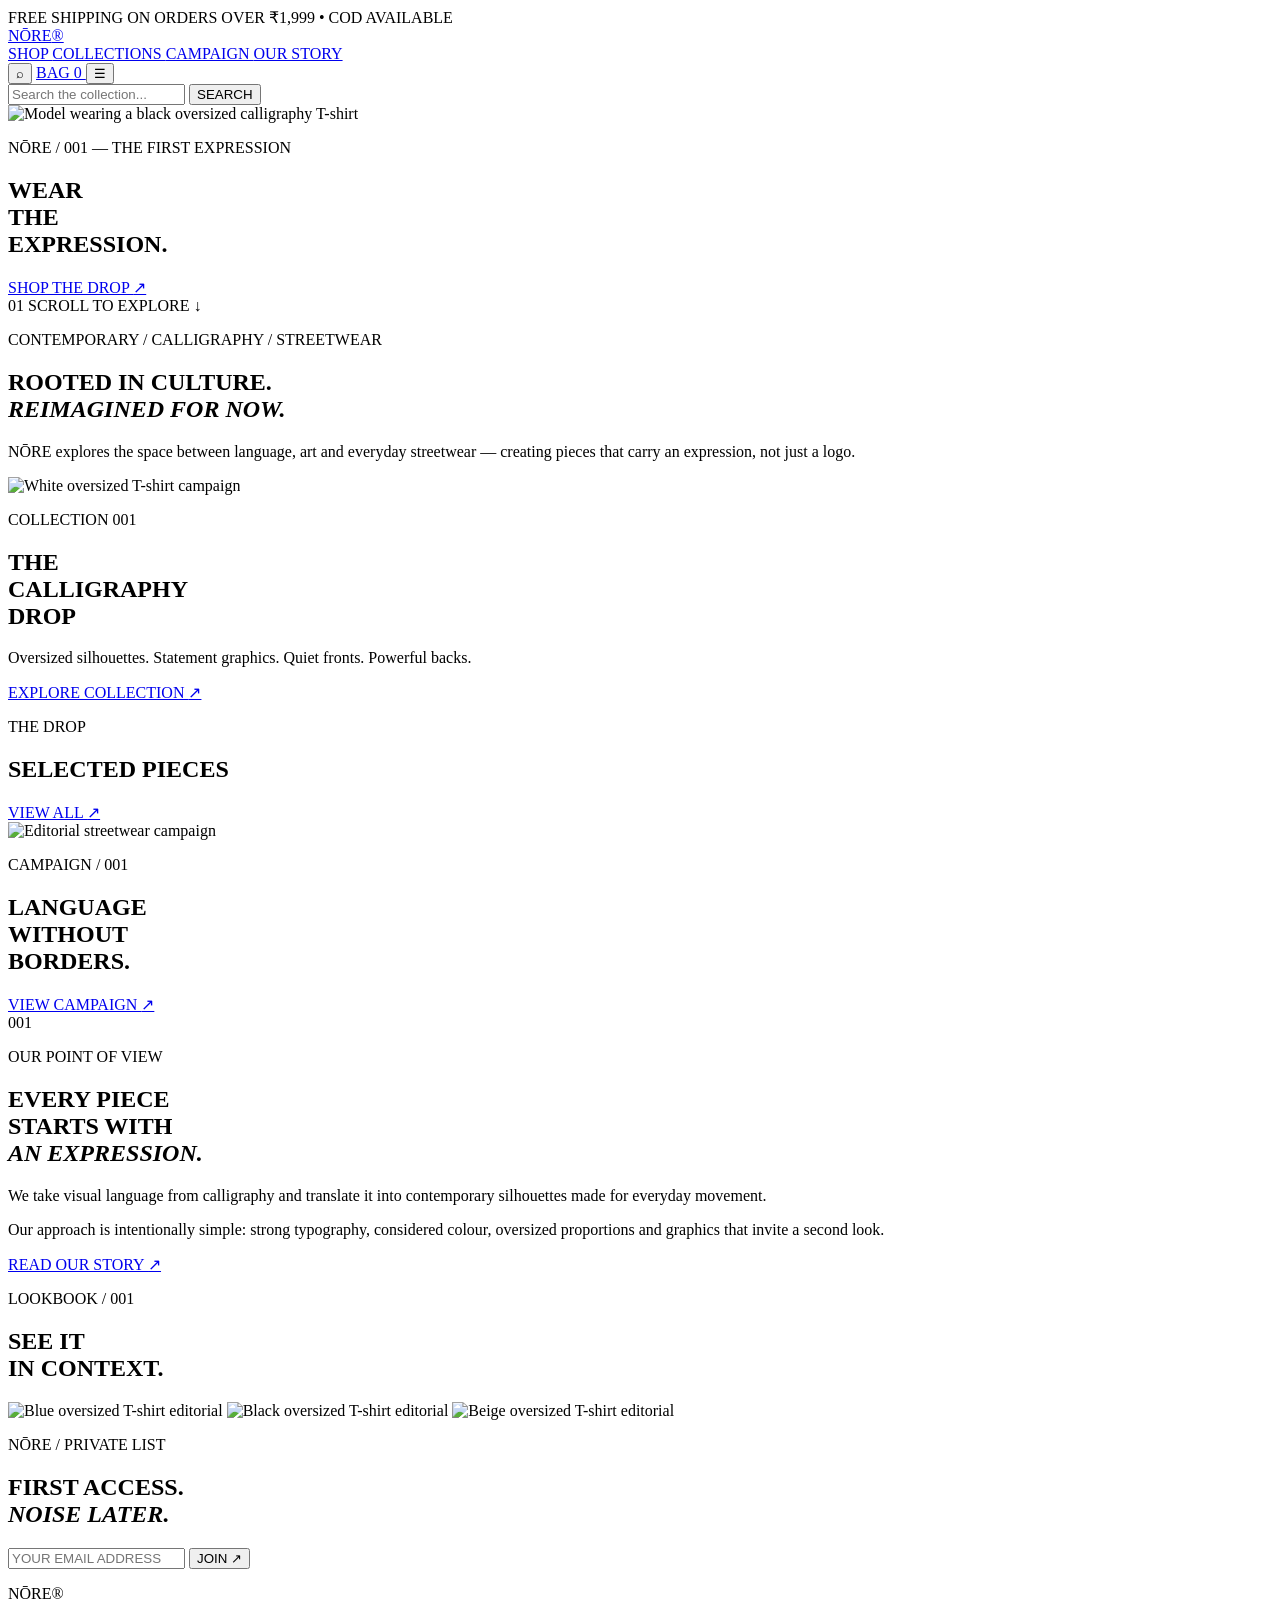
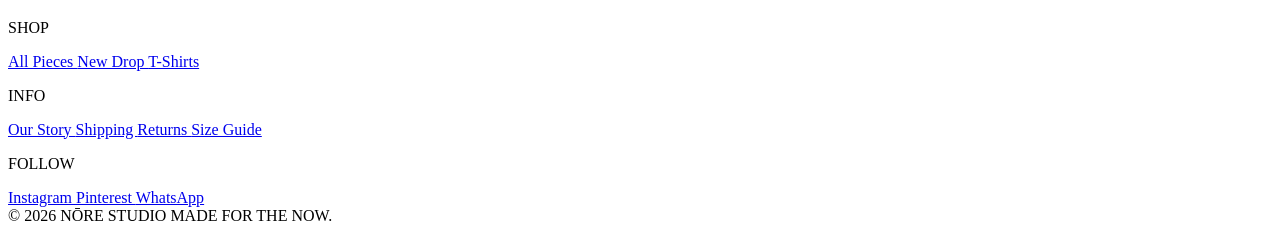
==== index.html @ 48d0e94a "Create index.html" ====
<!doctype html>
<html lang="en">
<head>
  <meta charset="utf-8">

  <meta name="viewport" content="width=device-width, initial-scale=1">

  <meta
    name="description"
    content="NŌRE — contemporary calligraphy streetwear."
  >

  <title>NŌRE — Wear the Expression</title>

  <link rel="stylesheet" href="style.css">
</head>

<body>

  <!-- =========================================
       ANNOUNCEMENT BAR
  ========================================== -->

  <div class="announcement">
    FREE SHIPPING ON ORDERS OVER ₹1,999
    <span>•</span>
    COD AVAILABLE
  </div>


  <!-- =========================================
       HEADER / NAVIGATION
  ========================================== -->

  <header class="site-header">

    <!-- BRAND LOGO -->

    <a
      class="brand"
      href="index.html"
      aria-label="NŌRE home"
    >
      NŌRE<span>®</span>
    </a>


    <!-- DESKTOP NAVIGATION -->

    <nav class="desktop-nav">

      <a href="shop.html">
        SHOP
      </a>

      <a href="#collections">
        COLLECTIONS
      </a>

      <a href="#campaign">
        CAMPAIGN
      </a>

      <a href="#story">
        OUR STORY
      </a>

    </nav>


    <!-- HEADER ACTIONS -->

    <div class="header-actions">

      <button
        class="icon-btn search-toggle"
        aria-label="Search"
      >
        ⌕
      </button>

      <a
        class="bag-link"
        href="cart.html"
      >
        BAG

        <span class="bag-count">
          0
        </span>

      </a>

      <button
        class="menu-toggle"
        aria-label="Open menu"
      >
        ☰
      </button>

    </div>

  </header>


  <!-- =========================================
       SEARCH PANEL
  ========================================== -->

  <div class="search-panel">

    <form id="searchForm">

      <input
        id="siteSearch"
        type="search"
        placeholder="Search the collection..."
        autocomplete="off"
      >

      <button type="submit">
        SEARCH
      </button>

    </form>

  </div>


  <!-- =========================================
       MAIN CONTENT
  ========================================== -->

  <main>


    <!-- =======================================
         HERO SECTION
    ======================================== -->

    <section class="hero">

      <img
        src="assets/look-1.webp"
        alt="Model wearing a black oversized calligraphy T-shirt"
      >

      <div class="hero-overlay"></div>


      <div class="hero-copy">

        <p class="eyebrow">
          NŌRE / 001 — THE FIRST EXPRESSION
        </p>

        <h1>
          WEAR<br>
          THE<br>
          EXPRESSION.
        </h1>

        <a
          class="button button-light"
          href="shop.html"
        >
          SHOP THE DROP

          <span>
            ↗
          </span>

        </a>

      </div>


      <div class="hero-meta">

        <span>
          01
        </span>

        <span>
          SCROLL TO EXPLORE ↓
        </span>

      </div>

    </section>



    <!-- =======================================
         BRAND INTRODUCTION
    ======================================== -->

    <section class="intro section-pad">

      <p class="eyebrow">
        CONTEMPORARY / CALLIGRAPHY / STREETWEAR
      </p>


      <h2>

        ROOTED IN CULTURE.<br>

        <em>
          REIMAGINED FOR NOW.
        </em>

      </h2>


      <p class="intro-text">

        NŌRE explores the space between language,
        art and everyday streetwear — creating
        pieces that carry an expression, not just
        a logo.

      </p>

    </section>



    <!-- =======================================
         COLLECTION FEATURE
    ======================================== -->

    <section
      id="collections"
      class="collection-feature"
    >

      <div class="feature-image">

        <img
          src="assets/look-5.webp"
          alt="White oversized T-shirt campaign"
        >

      </div>


      <div class="feature-copy">

        <p class="eyebrow">
          COLLECTION 001
        </p>


        <h2>

          THE<br>
          CALLIGRAPHY<br>
          DROP

        </h2>


        <p>

          Oversized silhouettes.
          Statement graphics.
          Quiet fronts.
          Powerful backs.

        </p>


        <a
          class="text-link"
          href="shop.html"
        >

          EXPLORE COLLECTION

          <span>
            ↗
          </span>

        </a>

      </div>

    </section>



    <!-- =======================================
         SELECTED PRODUCTS
    ======================================== -->

    <section class="product-strip section-pad">


      <div class="section-head">


        <div>

          <p class="eyebrow">
            THE DROP
          </p>

          <h2>
            SELECTED PIECES
          </h2>

        </div>


        <a
          class="text-link"
          href="shop.html"
        >

          VIEW ALL

          <span>
            ↗
          </span>

        </a>

      </div>


      <!-- PRODUCTS ARE GENERATED BY script.js -->

      <div
        class="product-grid product-grid-4"
        id="homeProducts"
      ></div>


    </section>



    <!-- =======================================
         CAMPAIGN SECTION
    ======================================== -->

    <section
      id="campaign"
      class="campaign"
    >

      <img
        src="assets/look-2.webp"
        alt="Editorial streetwear campaign"
      >


      <div class="campaign-copy">

        <p class="eyebrow">
          CAMPAIGN / 001
        </p>


        <h2>

          LANGUAGE<br>
          WITHOUT<br>
          BORDERS.

        </h2>


        <a
          class="button button-light"
          href="shop.html"
        >

          VIEW CAMPAIGN

          <span>
            ↗
          </span>

        </a>

      </div>

    </section>



    <!-- =======================================
         BRAND STORY
    ======================================== -->

    <section
      id="story"
      class="story section-pad"
    >


      <div class="story-number">
        001
      </div>


      <div>

        <p class="eyebrow">
          OUR POINT OF VIEW
        </p>


        <h2>

          EVERY PIECE<br>
          STARTS WITH<br>

          <em>
            AN EXPRESSION.
          </em>

        </h2>

      </div>


      <div class="story-text">

        <p>

          We take visual language from calligraphy
          and translate it into contemporary
          silhouettes made for everyday movement.

        </p>


        <p>

          Our approach is intentionally simple:
          strong typography, considered colour,
          oversized proportions and graphics that
          invite a second look.

        </p>


        <a
          class="text-link"
          href="#footer"
        >

          READ OUR STORY

          <span>
            ↗
          </span>

        </a>

      </div>


    </section>



    <!-- =======================================
         LOOKBOOK
    ======================================== -->

    <section class="lookbook">


      <div class="lookbook-intro">


        <div>

          <p class="eyebrow">
            LOOKBOOK / 001
          </p>


          <h2>

            SEE IT<br>
            IN CONTEXT.

          </h2>

        </div>


      </div>


      <div class="lookbook-images">


        <img
          src="assets/look-3.webp"
          alt="Blue oversized T-shirt editorial"
        >


        <img
          src="assets/look-6.webp"
          alt="Black oversized T-shirt editorial"
        >


        <img
          src="assets/look-4.webp"
          alt="Beige oversized T-shirt editorial"
        >


      </div>


    </section>



    <!-- =======================================
         NEWSLETTER
    ======================================== -->

    <section class="newsletter section-pad">


      <p class="eyebrow">
        NŌRE / PRIVATE LIST
      </p>


      <h2>

        FIRST ACCESS.<br>

        <em>
          NOISE LATER.
        </em>

      </h2>


      <form
        class="newsletter-form"
        onsubmit="return subscribe(event)"
      >

        <input
          type="email"
          id="email"
          placeholder="YOUR EMAIL ADDRESS"
          required
        >


        <button type="submit">

          JOIN

          <span>
            ↗
          </span>

        </button>

      </form>


      <p
        id="subscribeMsg"
        class="form-message"
      ></p>


    </section>


  </main>



  <!-- =========================================
       FOOTER
  ========================================== -->

  <footer
    id="footer"
    class="footer"
  >


    <div class="footer-top">


      <!-- FOOTER BRAND -->

      <div class="footer-brand">

        NŌRE<span>®</span>

      </div>



      <!-- SHOP -->

      <div>

        <p class="footer-title">
          SHOP
        </p>


        <a href="shop.html">
          All Pieces
        </a>


        <a href="shop.html">
          New Drop
        </a>


        <a href="shop.html">
          T-Shirts
        </a>

      </div>



      <!-- INFORMATION -->

      <div>

        <p class="footer-title">
          INFO
        </p>


        <a href="#story">
          Our Story
        </a>


        <a href="#">
          Shipping
        </a>


        <a href="#">
          Returns
        </a>


        <a href="#">
          Size Guide
        </a>

      </div>



      <!-- SOCIAL -->

      <div>

        <p class="footer-title">
          FOLLOW
        </p>


        <a href="#">
          Instagram
        </a>


        <a href="#">
          Pinterest
        </a>


        <a href="#">
          WhatsApp
        </a>

      </div>


    </div>



    <!-- FOOTER BOTTOM -->

    <div class="footer-bottom">


      <span>
        © 2026 NŌRE STUDIO
      </span>


      <span>
        MADE FOR THE NOW.
      </span>


    </div>


  </footer>



  <!-- =========================================
       JAVASCRIPT
  ========================================== -->

  <script src="script.js"></script>


  <script>

    /*
      Load the first four products
      from script.js onto the homepage.
    */

    const homeProducts =
      document.getElementById("homeProducts");


    if (homeProducts) {

      homeProducts.innerHTML =
        products
          .slice(0, 4)
          .map(productCard)
          .join("");

    }

  </script>


</body>
</html>
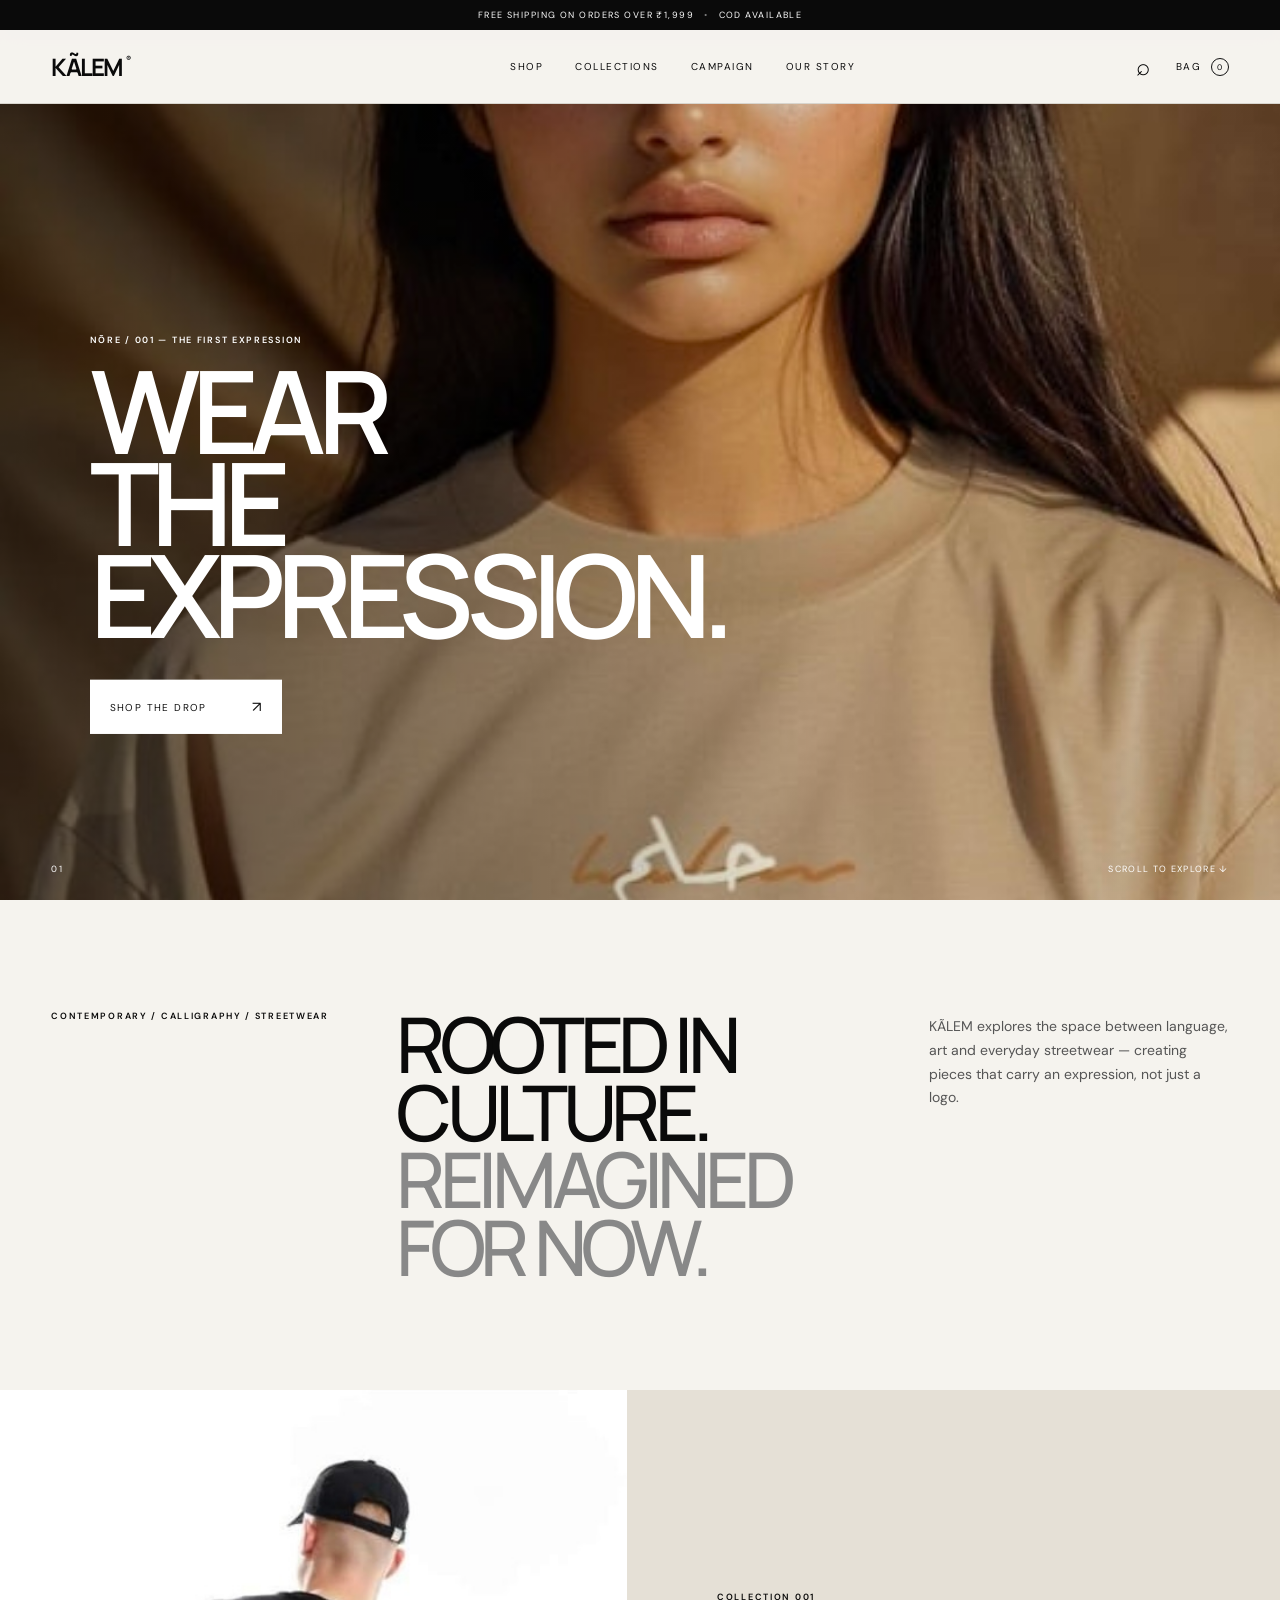
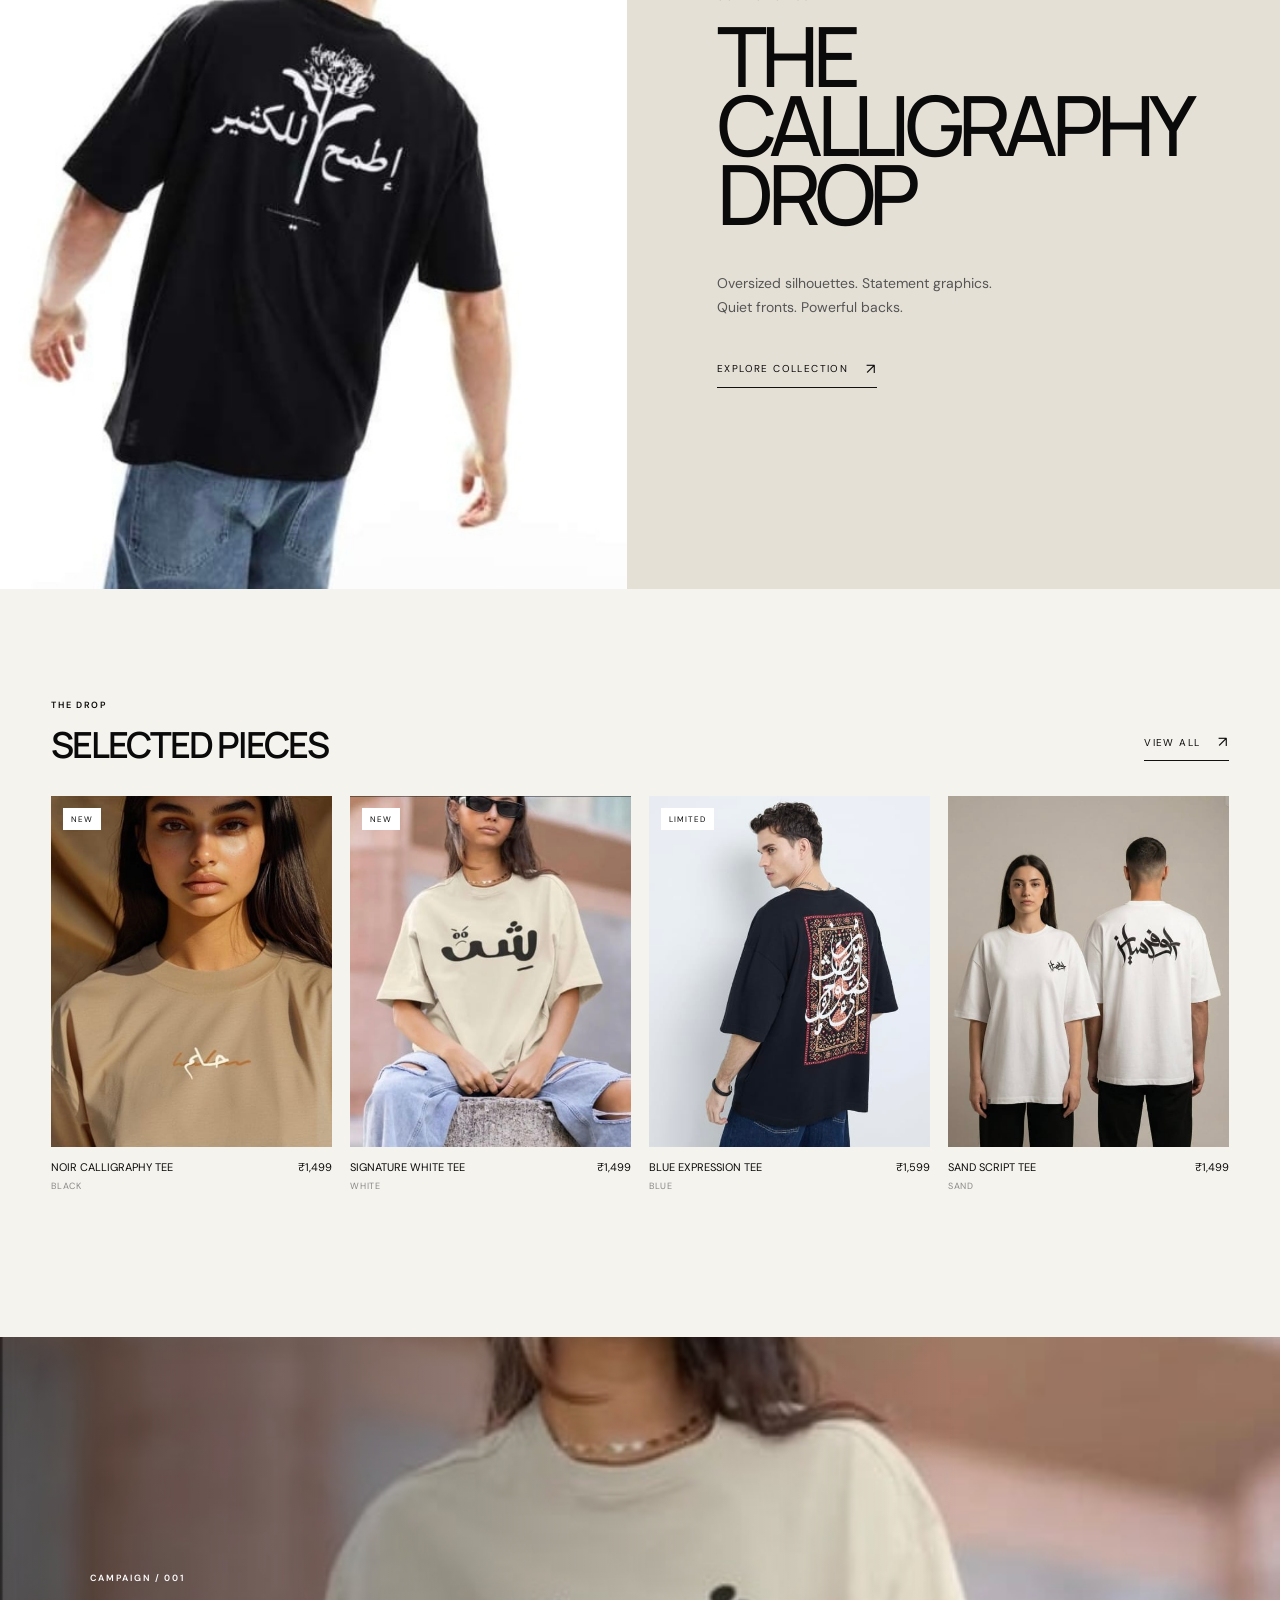
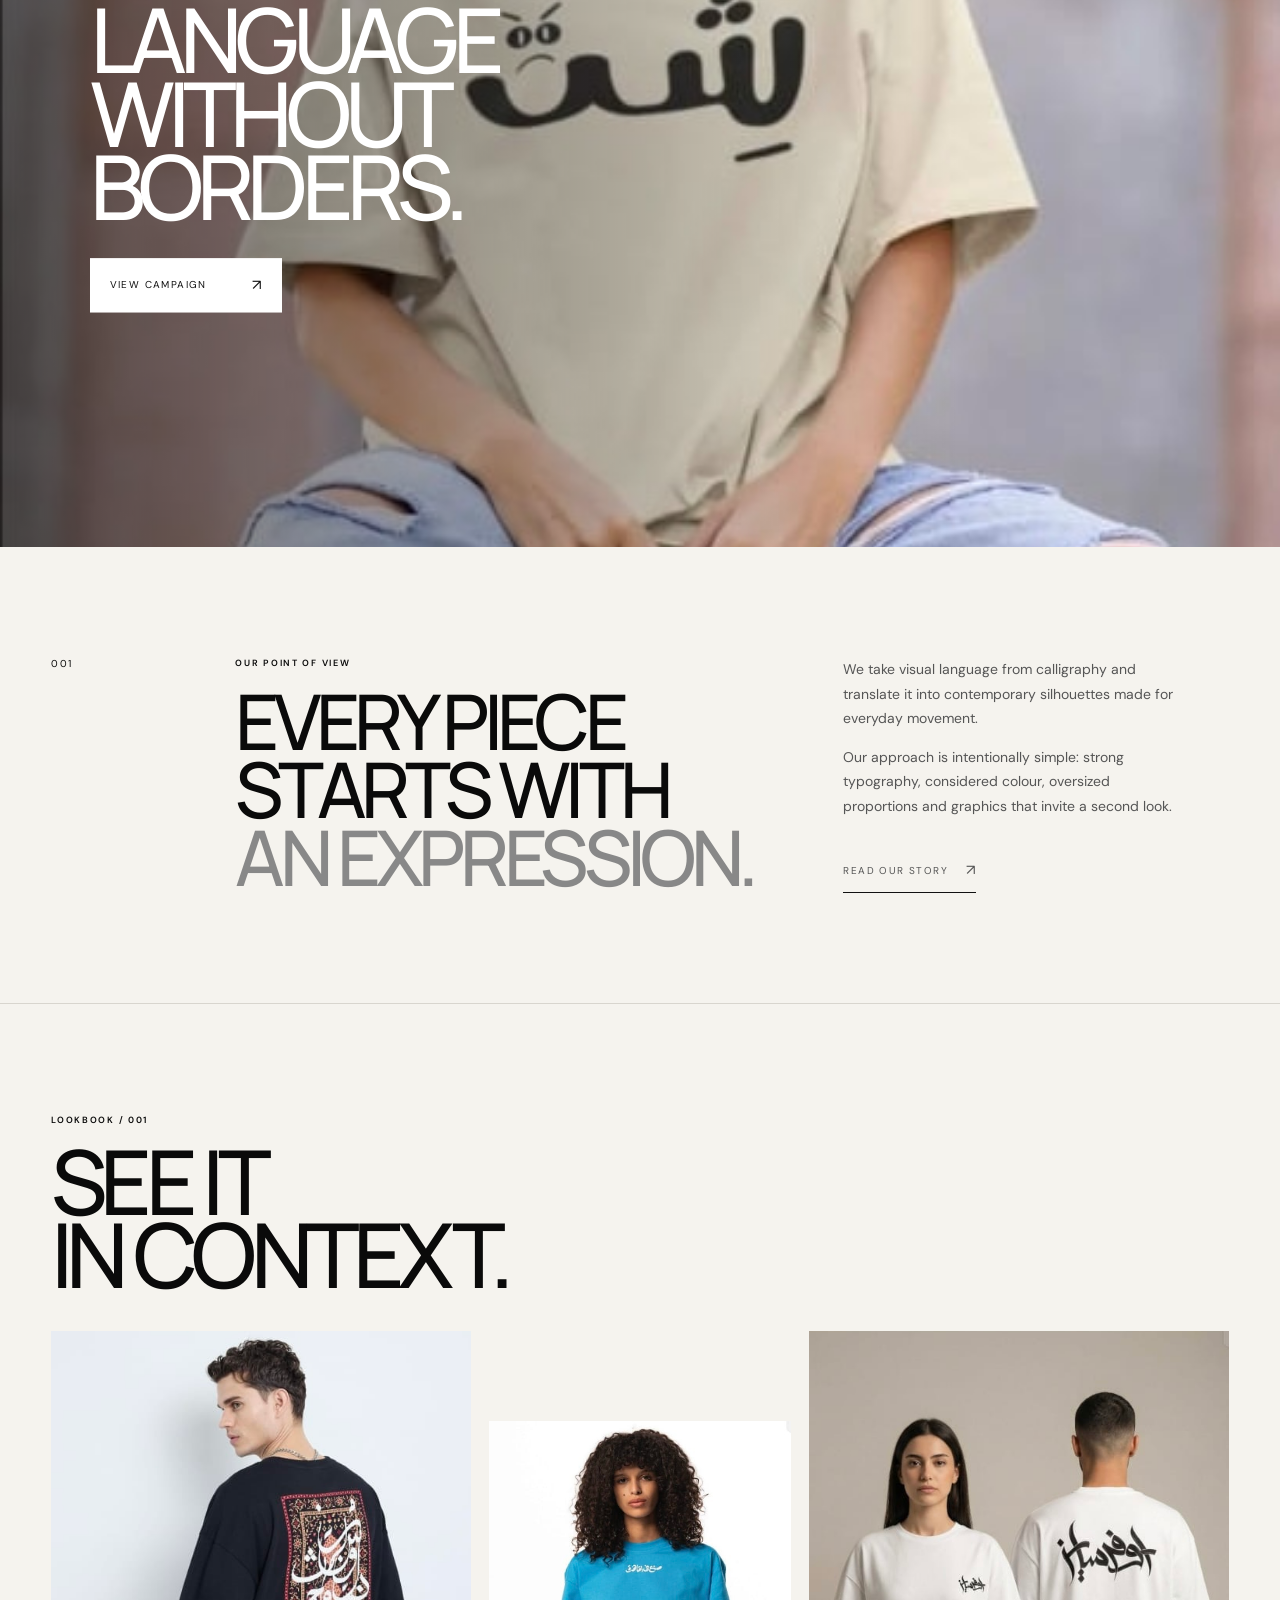
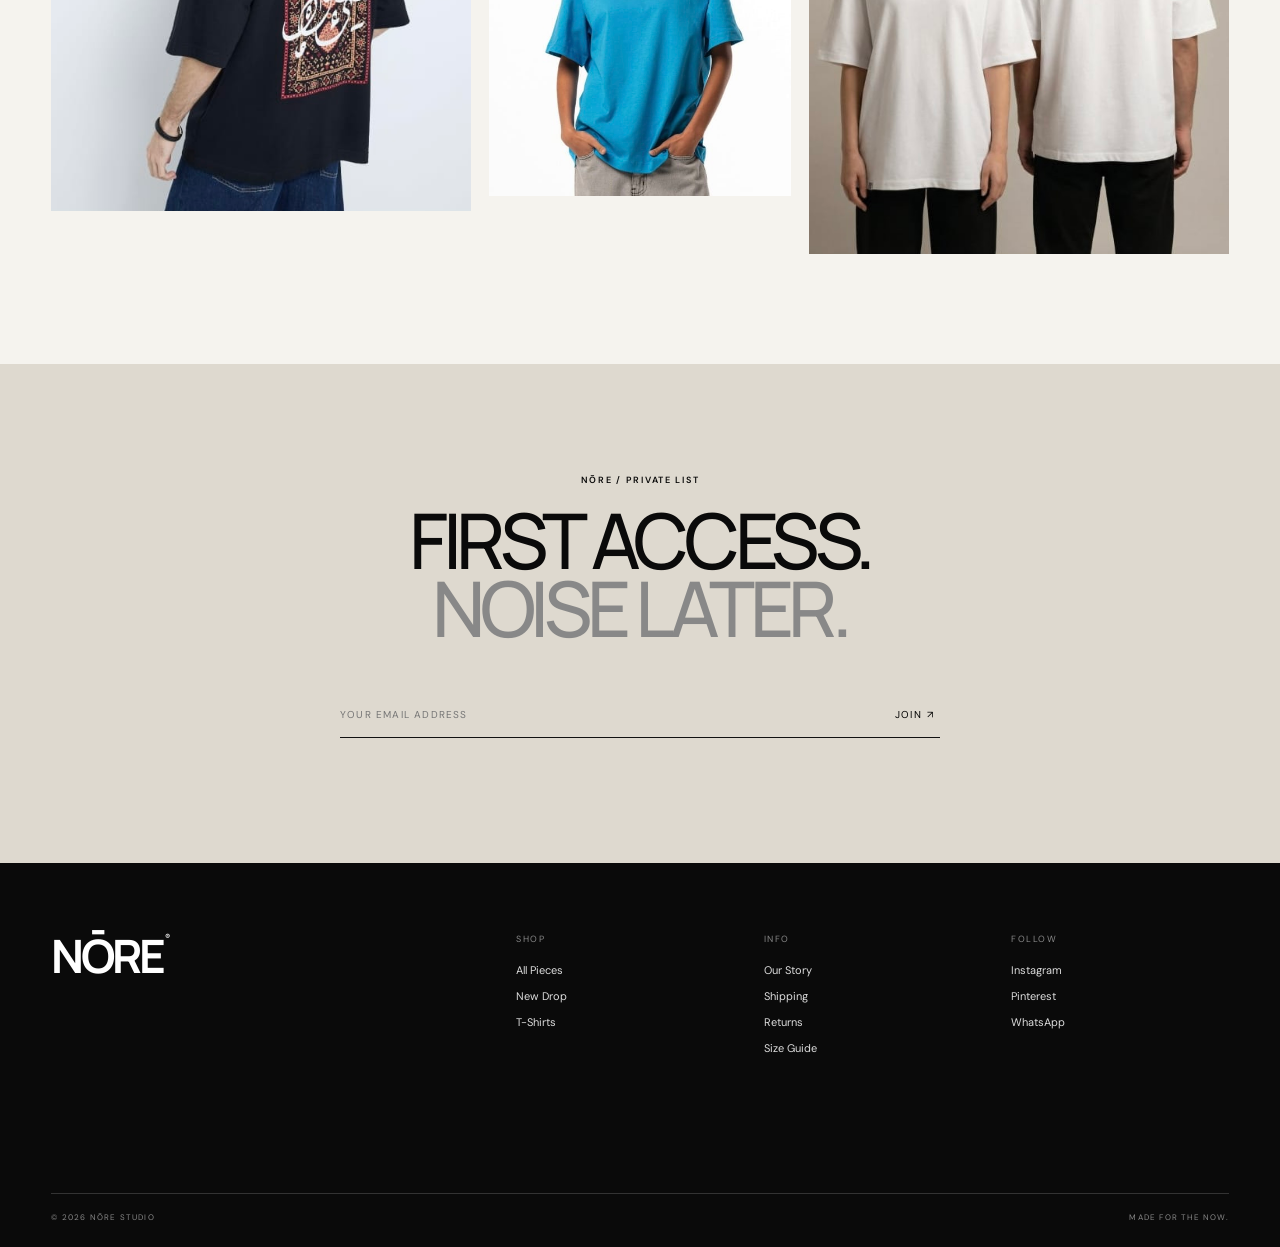
==== commit 5e2f3016: "Update index.html" ====
--- a/index.html
+++ b/index.html
@@ -7,10 +7,10 @@
 
   <meta
     name="description"
-    content="NŌRE — contemporary calligraphy streetwear."
+    content="KÃLEM — contemporary calligraphy streetwear."
   >
 
-  <title>NŌRE — Wear the Expression</title>
+  <title>KÃLEM — Wear the Expression</title>
 
   <link rel="stylesheet" href="style.css">
 </head>
@@ -39,9 +39,9 @@
     <a
       class="brand"
       href="index.html"
-      aria-label="NŌRE home"
+      aria-label="KÃLEM home"
     >
-      NŌRE<span>®</span>
+      KÃLEM<span>®</span>
     </a>
 
 
@@ -215,7 +215,7 @@
 
       <p class="intro-text">
 
-        NŌRE explores the space between language,
+        KÃLEM explores the space between language,
         art and everyday streetwear — creating
         pieces that carry an expression, not just
         a logo.
--- a/style.css
+++ b/style.css
@@ -0,0 +1,2915 @@
+/* =========================================================
+   NŌRE — PREMIUM FASHION BRAND WEBSITE
+   style.css
+========================================================= */
+
+
+/* =========================================================
+   GOOGLE FONTS
+========================================================= */
+
+@import url('https://fonts.googleapis.com/css2?family=DM+Sans:wght@400;500;700&family=Manrope:wght@400;500;600;700&display=swap');
+
+
+/* =========================================================
+   GLOBAL VARIABLES
+========================================================= */
+
+:root {
+
+  --black: #0a0a0a;
+
+  --paper: #f5f3ee;
+
+  --muted: #777;
+
+  --line: #d8d5ce;
+
+  --max: 1440px;
+
+}
+
+
+/* =========================================================
+   GLOBAL RESET
+========================================================= */
+
+* {
+  box-sizing: border-box;
+}
+
+
+html {
+  scroll-behavior: smooth;
+}
+
+
+body {
+
+  margin: 0;
+
+  background: var(--paper);
+
+  color: var(--black);
+
+  font-family:
+    "DM Sans",
+    Arial,
+    sans-serif;
+
+  font-size: 14px;
+
+}
+
+
+a {
+
+  text-decoration: none;
+
+  color: inherit;
+
+}
+
+
+button,
+input,
+textarea,
+select {
+
+  font: inherit;
+
+}
+
+
+button {
+
+  cursor: pointer;
+
+}
+
+
+/* =========================================================
+   ANNOUNCEMENT BAR
+========================================================= */
+
+.announcement {
+
+  height: 30px;
+
+  background: #0a0a0a;
+
+  color: #fff;
+
+  display: flex;
+
+  justify-content: center;
+
+  align-items: center;
+
+  gap: 10px;
+
+  font-size: 9px;
+
+  letter-spacing: .16em;
+
+}
+
+
+.announcement span {
+
+  opacity: .45;
+
+}
+
+
+/* =========================================================
+   HEADER
+========================================================= */
+
+.site-header {
+
+  height: 74px;
+
+  padding: 0 4vw;
+
+  display: flex;
+
+  align-items: center;
+
+  justify-content: space-between;
+
+  border-bottom: 1px solid var(--line);
+
+  position: sticky;
+
+  top: 0;
+
+  background:
+    rgba(245, 243, 238, .94);
+
+  backdrop-filter: blur(12px);
+
+  z-index: 50;
+
+}
+
+
+/* =========================================================
+   BRAND
+========================================================= */
+
+.brand {
+
+  font:
+
+    700 24px/1
+
+    Manrope,
+    sans-serif;
+
+  letter-spacing: -.07em;
+
+}
+
+
+.brand span,
+.footer-brand span {
+
+  font-size: 8px;
+
+  vertical-align: top;
+
+  margin-left: 3px;
+
+}
+
+
+/* =========================================================
+   DESKTOP NAVIGATION
+========================================================= */
+
+.desktop-nav {
+
+  display: flex;
+
+  gap: 32px;
+
+  margin-left: 100px;
+
+}
+
+
+.desktop-nav a,
+.bag-link,
+.icon-btn,
+.menu-toggle {
+
+  font-size: 10px;
+
+  letter-spacing: .15em;
+
+}
+
+
+.desktop-nav a {
+
+  position: relative;
+
+}
+
+
+.desktop-nav a:after {
+
+  content: "";
+
+  position: absolute;
+
+  left: 0;
+
+  bottom: -7px;
+
+  width: 0;
+
+  height: 1px;
+
+  background: #111;
+
+  transition: .25s;
+
+}
+
+
+.desktop-nav a:hover:after,
+.desktop-nav a.active:after {
+
+  width: 100%;
+
+}
+
+
+/* =========================================================
+   HEADER ACTIONS
+========================================================= */
+
+.header-actions {
+
+  display: flex;
+
+  align-items: center;
+
+  gap: 22px;
+
+}
+
+
+.icon-btn,
+.menu-toggle {
+
+  background: none;
+
+  border: 0;
+
+  padding: 0;
+
+  font-size: 24px;
+
+  line-height: 1;
+
+}
+
+
+.bag-link {
+
+  white-space: nowrap;
+
+}
+
+
+.bag-count {
+
+  display: inline-flex;
+
+  align-items: center;
+
+  justify-content: center;
+
+  min-width: 18px;
+
+  height: 18px;
+
+  border: 1px solid #111;
+
+  border-radius: 50%;
+
+  font-size: 8px;
+
+  margin-left: 5px;
+
+}
+
+
+.menu-toggle {
+
+  display: none;
+
+}
+
+
+/* =========================================================
+   SEARCH PANEL
+========================================================= */
+
+.search-panel {
+
+  display: none;
+
+  position: fixed;
+
+  top: 104px;
+
+  left: 0;
+
+  right: 0;
+
+  background: var(--paper);
+
+  border-bottom: 1px solid var(--line);
+
+  z-index: 49;
+
+  padding: 25px 4vw;
+
+}
+
+
+.search-panel.open {
+
+  display: block;
+
+}
+
+
+.search-panel form {
+
+  display: flex;
+
+  border-bottom: 1px solid #111;
+
+}
+
+
+.search-panel input {
+
+  flex: 1;
+
+  background: none;
+
+  border: 0;
+
+  outline: 0;
+
+  padding: 12px 0;
+
+  font-size: 20px;
+
+}
+
+
+.search-panel button {
+
+  border: 0;
+
+  background: none;
+
+  font-size: 10px;
+
+  letter-spacing: .14em;
+
+}
+
+
+/* =========================================================
+   HERO
+========================================================= */
+
+.hero {
+
+  height: calc(100vh - 104px);
+
+  min-height: 620px;
+
+  position: relative;
+
+  overflow: hidden;
+
+  background: #222;
+
+}
+
+
+.hero img {
+
+  width: 100%;
+
+  height: 100%;
+
+  object-fit: cover;
+
+  object-position: center 42%;
+
+}
+
+
+.hero-overlay {
+
+  position: absolute;
+
+  inset: 0;
+
+  background:
+
+    linear-gradient(
+
+      90deg,
+
+      rgba(0, 0, 0, .55),
+
+      rgba(0, 0, 0, .04) 70%
+
+    );
+
+}
+
+
+.hero-copy {
+
+  position: absolute;
+
+  left: 7vw;
+
+  top: 50%;
+
+  transform: translateY(-42%);
+
+  color: #fff;
+
+}
+
+
+.eyebrow {
+
+  font-size: 9px;
+
+  letter-spacing: .19em;
+
+  font-weight: 600;
+
+  margin: 0 0 18px;
+
+}
+
+
+.hero h1 {
+
+  font:
+
+    600 clamp(58px, 9vw, 145px)/.8
+
+    Manrope,
+    sans-serif;
+
+  letter-spacing: -.075em;
+
+  margin: 0 0 40px;
+
+}
+
+
+.hero-meta {
+
+  position: absolute;
+
+  left: 4vw;
+
+  right: 4vw;
+
+  bottom: 25px;
+
+  display: flex;
+
+  justify-content: space-between;
+
+  color: #fff;
+
+  font-size: 9px;
+
+  letter-spacing: .15em;
+
+}
+
+
+/* =========================================================
+   BUTTONS
+========================================================= */
+
+.button {
+
+  display: flex;
+
+  align-items: center;
+
+  justify-content: space-between;
+
+  gap: 45px;
+
+  border: 1px solid #111;
+
+  padding: 16px 19px;
+
+  font-size: 10px;
+
+  letter-spacing: .14em;
+
+  width: max-content;
+
+  min-width: 180px;
+
+}
+
+
+.button-light {
+
+  background: #fff;
+
+  color: #111;
+
+  border-color: #fff;
+
+}
+
+
+.button-dark {
+
+  background: #111;
+
+  color: #fff;
+
+}
+
+
+.button-outline {
+
+  background: transparent;
+
+  margin-top: 10px;
+
+}
+
+
+.button span,
+.text-link span {
+
+  font-size: 15px;
+
+}
+
+
+/* =========================================================
+   SECTION PADDING
+========================================================= */
+
+.section-pad {
+
+  padding: 110px 4vw;
+
+}
+
+
+/* =========================================================
+   INTRO SECTION
+========================================================= */
+
+.intro {
+
+  display: grid;
+
+  grid-template-columns:
+
+    1fr
+
+    1.6fr
+
+    1fr;
+
+  gap: 40px;
+
+  align-items: start;
+
+}
+
+
+.intro h2 {
+
+  font:
+
+    500 clamp(44px, 6vw, 90px)/.88
+
+    Manrope,
+    sans-serif;
+
+  letter-spacing: -.07em;
+
+  margin: 0;
+
+}
+
+
+.intro h2 em {
+
+  font-style: normal;
+
+  color: #888;
+
+}
+
+
+.intro-text {
+
+  max-width: 300px;
+
+  line-height: 1.7;
+
+  color: #555;
+
+  margin: 5px 0 0 auto;
+
+}
+
+
+/* =========================================================
+   FEATURE COLLECTION
+========================================================= */
+
+.collection-feature {
+
+  display: grid;
+
+  grid-template-columns:
+
+    1.15fr
+
+    .85fr;
+
+  min-height: 650px;
+
+  background: #e5e0d6;
+
+}
+
+
+.feature-image img {
+
+  width: 100%;
+
+  height: 100%;
+
+  object-fit: cover;
+
+  display: block;
+
+}
+
+
+.feature-copy {
+
+  padding: 9vw 7vw;
+
+  display: flex;
+
+  flex-direction: column;
+
+  justify-content: center;
+
+}
+
+
+.feature-copy h2 {
+
+  font:
+
+    500 clamp(50px, 6.5vw, 100px)/.83
+
+    Manrope;
+
+  letter-spacing: -.075em;
+
+  margin: 0 0 30px;
+
+}
+
+
+.feature-copy > p:not(.eyebrow) {
+
+  max-width: 300px;
+
+  color: #555;
+
+  line-height: 1.7;
+
+}
+
+
+/* =========================================================
+   TEXT LINKS
+========================================================= */
+
+.text-link {
+
+  display: inline-flex;
+
+  gap: 18px;
+
+  align-items: center;
+
+  border-bottom: 1px solid #111;
+
+  width: max-content;
+
+  padding-bottom: 8px;
+
+  font-size: 10px;
+
+  letter-spacing: .14em;
+
+  margin-top: 25px;
+
+}
+
+
+/* =========================================================
+   SECTION HEADER
+========================================================= */
+
+.section-head {
+
+  display: flex;
+
+  align-items: end;
+
+  justify-content: space-between;
+
+  margin-bottom: 35px;
+
+}
+
+
+.section-head h2 {
+
+  font:
+
+    600 36px/.9
+
+    Manrope;
+
+  letter-spacing: -.055em;
+
+  margin: 0;
+
+}
+
+
+/* =========================================================
+   PRODUCT GRID
+========================================================= */
+
+.product-grid {
+
+  display: grid;
+
+  gap: 18px;
+
+}
+
+
+.product-grid-4 {
+
+  grid-template-columns:
+    repeat(4, 1fr);
+
+}
+
+
+.product-grid-3 {
+
+  grid-template-columns:
+    repeat(3, 1fr);
+
+}
+
+
+/* =========================================================
+   PRODUCT CARD
+========================================================= */
+
+.product-card {
+
+  min-width: 0;
+
+}
+
+
+/* =========================================================
+   PRODUCT IMAGE
+========================================================= */
+
+.product-image {
+
+  display: block;
+
+  position: relative;
+
+  overflow: hidden;
+
+  background: #e8e5df;
+
+  aspect-ratio: 4 / 5;
+
+}
+
+
+.product-image img {
+
+  width: 100%;
+
+  height: 100%;
+
+  object-fit: cover;
+
+  display: block;
+
+  transition:
+
+    transform .7s
+
+    cubic-bezier(.2, .7, .2, 1);
+
+}
+
+
+.product-card:hover
+.product-image img {
+
+  transform: scale(1.035);
+
+}
+
+
+/* =========================================================
+   PRODUCT TAG
+========================================================= */
+
+.product-tag {
+
+  position: absolute;
+
+  top: 12px;
+
+  left: 12px;
+
+  background: #fff;
+
+  padding: 6px 8px;
+
+  font-size: 8px;
+
+  letter-spacing: .12em;
+
+}
+
+
+/* =========================================================
+   QUICK VIEW
+========================================================= */
+
+.quick-view {
+
+  position: absolute;
+
+  bottom: 14px;
+
+  right: 14px;
+
+  background: #fff;
+
+  padding: 10px 12px;
+
+  font-size: 8px;
+
+  letter-spacing: .13em;
+
+  opacity: 0;
+
+  transform: translateY(5px);
+
+  transition: .25s;
+
+}
+
+
+.product-card:hover
+.quick-view {
+
+  opacity: 1;
+
+  transform: none;
+
+}
+
+
+/* =========================================================
+   PRODUCT INFORMATION
+========================================================= */
+
+.product-card-info {
+
+  display: flex;
+
+  justify-content: space-between;
+
+  gap: 15px;
+
+  padding: 13px 0 35px;
+
+}
+
+
+.product-name,
+.product-price {
+
+  font-size: 11px;
+
+  margin: 0;
+
+}
+
+
+.product-colour {
+
+  font-size: 9px;
+
+  color: #888;
+
+  margin: 6px 0 0;
+
+  letter-spacing: .08em;
+
+}
+
+
+.product-price {
+
+  white-space: nowrap;
+
+}
+
+
+/* =========================================================
+   CAMPAIGN
+========================================================= */
+
+.campaign {
+
+  height: 90vh;
+
+  min-height: 600px;
+
+  position: relative;
+
+  overflow: hidden;
+
+  background: #111;
+
+}
+
+
+.campaign img {
+
+  width: 100%;
+
+  height: 100%;
+
+  object-fit: cover;
+
+  object-position: center 45%;
+
+}
+
+
+.campaign:after {
+
+  content: "";
+
+  position: absolute;
+
+  inset: 0;
+
+  background:
+
+    linear-gradient(
+
+      90deg,
+
+      rgba(0, 0, 0, .62),
+
+      transparent 75%
+
+    );
+
+}
+
+
+.campaign-copy {
+
+  position: absolute;
+
+  z-index: 2;
+
+  left: 7vw;
+
+  top: 50%;
+
+  transform: translateY(-50%);
+
+  color: #fff;
+
+}
+
+
+.campaign-copy h2 {
+
+  font:
+
+    500 clamp(50px, 7vw, 105px)/.82
+
+    Manrope;
+
+  letter-spacing: -.075em;
+
+  margin: 0 0 35px;
+
+}
+
+
+/* =========================================================
+   STORY
+========================================================= */
+
+.story {
+
+  display: grid;
+
+  grid-template-columns:
+
+    .4fr
+
+    1.5fr
+
+    1fr;
+
+  gap: 30px;
+
+  border-bottom: 1px solid var(--line);
+
+}
+
+
+.story-number {
+
+  font-size: 10px;
+
+  letter-spacing: .15em;
+
+}
+
+
+.story h2 {
+
+  font:
+
+    500 clamp(44px, 6vw, 90px)/.88
+
+    Manrope;
+
+  letter-spacing: -.07em;
+
+  margin: 0;
+
+}
+
+
+.story h2 em {
+
+  font-style: normal;
+
+  color: #888;
+
+}
+
+
+.story-text {
+
+  max-width: 330px;
+
+  line-height: 1.75;
+
+  color: #555;
+
+}
+
+
+.story-text p:first-child {
+
+  margin-top: 0;
+
+}
+
+
+/* =========================================================
+   LOOKBOOK
+========================================================= */
+
+.lookbook {
+
+  padding: 110px 4vw;
+
+}
+
+
+.lookbook-intro {
+
+  display: flex;
+
+  justify-content: space-between;
+
+  align-items: end;
+
+  margin-bottom: 40px;
+
+}
+
+
+.lookbook-intro h2 {
+
+  font:
+
+    500 clamp(50px, 7vw, 105px)/.82
+
+    Manrope;
+
+  letter-spacing: -.075em;
+
+  margin: 0;
+
+}
+
+
+.lookbook-images {
+
+  display: grid;
+
+  grid-template-columns:
+
+    1fr
+
+    .72fr
+
+    1fr;
+
+  gap: 18px;
+
+  align-items: start;
+
+}
+
+
+.lookbook-images img {
+
+  width: 100%;
+
+  display: block;
+
+  object-fit: cover;
+
+}
+
+
+.lookbook-images img:nth-child(2) {
+
+  margin-top: 90px;
+
+}
+
+
+/* =========================================================
+   NEWSLETTER
+========================================================= */
+
+.newsletter {
+
+  background: #ded9cf;
+
+  text-align: center;
+
+}
+
+
+.newsletter .eyebrow {
+
+  margin-bottom: 20px;
+
+}
+
+
+.newsletter h2 {
+
+  font:
+
+    500 clamp(44px, 6vw, 90px)/.88
+
+    Manrope;
+
+  letter-spacing: -.07em;
+
+  margin: 0 0 50px;
+
+}
+
+
+.newsletter h2 em {
+
+  font-style: normal;
+
+  color: #888;
+
+}
+
+
+.newsletter-form {
+
+  max-width: 600px;
+
+  margin: auto;
+
+  display: flex;
+
+  border-bottom: 1px solid #111;
+
+}
+
+
+.newsletter-form input {
+
+  flex: 1;
+
+  border: 0;
+
+  background: transparent;
+
+  outline: 0;
+
+  padding: 16px 0;
+
+  font-size: 10px;
+
+  letter-spacing: .12em;
+
+}
+
+
+.newsletter-form button {
+
+  border: 0;
+
+  background: none;
+
+  font-size: 10px;
+
+  letter-spacing: .14em;
+
+}
+
+
+.form-message {
+
+  font-size: 10px;
+
+  letter-spacing: .12em;
+
+  margin-top: 15px;
+
+}
+
+
+/* =========================================================
+   FOOTER
+========================================================= */
+
+.footer {
+
+  background: #0a0a0a;
+
+  color: #fff;
+
+  padding: 70px 4vw 25px;
+
+}
+
+
+.footer-top {
+
+  display: grid;
+
+  grid-template-columns:
+
+    2fr
+
+    1fr
+
+    1fr
+
+    1fr;
+
+  gap: 30px;
+
+  min-height: 260px;
+
+}
+
+
+.footer-brand {
+
+  font:
+
+    700 46px/1
+
+    Manrope;
+
+  letter-spacing: -.07em;
+
+}
+
+
+.footer-title {
+
+  font-size: 9px;
+
+  letter-spacing: .17em;
+
+  color: #888;
+
+  margin: 0 0 18px;
+
+}
+
+
+.footer-top a {
+
+  display: block;
+
+  font-size: 11px;
+
+  margin: 0 0 12px;
+
+  color: #ddd;
+
+}
+
+
+.footer-bottom {
+
+  border-top: 1px solid #333;
+
+  padding-top: 18px;
+
+  display: flex;
+
+  justify-content: space-between;
+
+  font-size: 8px;
+
+  letter-spacing: .15em;
+
+  color: #888;
+
+}
+
+
+/* =========================================================
+   SHOP PAGE
+========================================================= */
+
+.page-hero {
+
+  padding: 110px 7vw 80px;
+
+  min-height: 520px;
+
+  display: grid;
+
+  grid-template-columns:
+
+    1fr
+
+    2fr;
+
+  align-items: end;
+
+  border-bottom: 1px solid var(--line);
+
+}
+
+
+.page-hero h1 {
+
+  font:
+
+    500 clamp(70px, 11vw, 170px)/.88
+
+    Manrope;
+
+  letter-spacing: -.07em;
+
+  margin: 0;
+
+}
+
+
+.page-hero h1 em {
+
+  font-style: normal;
+
+  color: #888;
+
+}
+
+
+.page-hero > p:last-child {
+
+  max-width: 330px;
+
+  line-height: 1.7;
+
+  color: #666;
+
+  margin: 0 0 10px auto;
+
+}
+
+
+.shop-area {
+
+  padding-top: 45px;
+
+}
+
+
+.shop-toolbar {
+
+  display: flex;
+
+  justify-content: space-between;
+
+  align-items: center;
+
+  border-bottom: 1px solid var(--line);
+
+  padding-bottom: 18px;
+
+  margin-bottom: 28px;
+
+}
+
+
+.filters {
+
+  display: flex;
+
+  gap: 20px;
+
+}
+
+
+.filter {
+
+  border: 0;
+
+  background: none;
+
+  padding: 0;
+
+  font-size: 9px;
+
+  letter-spacing: .14em;
+
+  color: #888;
+
+}
+
+
+.filter.active {
+
+  color: #111;
+
+  border-bottom: 1px solid #111;
+
+  padding-bottom: 6px;
+
+}
+
+
+.shop-toolbar select {
+
+  border: 0;
+
+  background: none;
+
+  font-size: 9px;
+
+  letter-spacing: .12em;
+
+  outline: 0;
+
+}
+
+
+/* =========================================================
+   PRODUCT DETAIL PAGE
+========================================================= */
+
+.product-detail {
+
+  display: grid;
+
+  grid-template-columns:
+
+    1.3fr
+
+    .7fr;
+
+  gap: 6vw;
+
+  padding-top: 55px;
+
+}
+
+
+.product-gallery {
+
+  display: grid;
+
+  grid-template-columns:
+
+    1fr
+
+    1fr;
+
+  gap: 14px;
+
+}
+
+
+.product-gallery img {
+
+  width: 100%;
+
+  display: block;
+
+  background: #e8e5df;
+
+}
+
+
+.product-info {
+
+  padding: 40px 4vw 40px 0;
+
+  position: sticky;
+
+  top: 110px;
+
+  align-self: start;
+
+}
+
+
+.product-info h1 {
+
+  font:
+
+    500 clamp(45px, 5vw, 75px)/.9
+
+    Manrope;
+
+  letter-spacing: -.065em;
+
+  margin: 0 0 18px;
+
+}
+
+
+.product-info > .product-price {
+
+  font-size: 14px;
+
+}
+
+
+.product-description {
+
+  line-height: 1.7;
+
+  color: #666;
+
+  max-width: 420px;
+
+  margin: 25px 0 35px;
+
+}
+
+
+/* =========================================================
+   PRODUCT OPTIONS
+========================================================= */
+
+.option-block {
+
+  border-top: 1px solid var(--line);
+
+  padding: 20px 0;
+
+}
+
+
+.option-label {
+
+  font-size: 9px;
+
+  letter-spacing: .15em;
+
+  display: flex;
+
+  justify-content: space-between;
+
+  margin-bottom: 15px;
+
+}
+
+
+.option-label a {
+
+  text-decoration: underline;
+
+}
+
+
+.colour-dot {
+
+  width: 22px;
+
+  height: 22px;
+
+  border-radius: 50%;
+
+  border: 1px solid #aaa;
+
+}
+
+
+.sizes {
+
+  display: flex;
+
+  gap: 7px;
+
+}
+
+
+.size-btn {
+
+  background: none;
+
+  border: 1px solid var(--line);
+
+  width: 48px;
+
+  height: 43px;
+
+  font-size: 10px;
+
+}
+
+
+.size-btn.selected {
+
+  background: #111;
+
+  color: #fff;
+
+  border-color: #111;
+
+}
+
+
+.product-info > .button {
+
+  width: 100%;
+
+  margin-top: 7px;
+
+}
+
+
+/* =========================================================
+   PRODUCT ACCORDIONS
+========================================================= */
+
+.product-accordions {
+
+  margin-top: 35px;
+
+}
+
+
+.product-accordions details {
+
+  border-top: 1px solid var(--line);
+
+  padding: 17px 0;
+
+}
+
+
+.product-accordions summary {
+
+  list-style: none;
+
+  cursor: pointer;
+
+  font-size: 9px;
+
+  letter-spacing: .15em;
+
+  display: flex;
+
+  justify-content: space-between;
+
+}
+
+
+.product-accordions summary::-webkit-details-marker {
+
+  display: none;
+
+}
+
+
+.product-accordions p {
+
+  color: #666;
+
+  line-height: 1.7;
+
+  font-size: 12px;
+
+  max-width: 450px;
+
+}
+
+
+/* =========================================================
+   RELATED PRODUCTS
+========================================================= */
+
+.related {
+
+  border-top: 1px solid var(--line);
+
+}
+
+
+/* =========================================================
+   CART PAGE
+========================================================= */
+
+.cart-heading {
+
+  margin-bottom: 70px;
+
+}
+
+
+.cart-heading h1 {
+
+  font:
+
+    500 clamp(60px, 9vw, 130px)/.85
+
+    Manrope;
+
+  letter-spacing: -.07em;
+
+  margin: 0;
+
+}
+
+
+.cart-heading h1 em {
+
+  font-style: normal;
+
+  color: #888;
+
+}
+
+
+.cart-layout {
+
+  display: grid;
+
+  grid-template-columns:
+
+    1.5fr
+
+    .5fr;
+
+  gap: 7vw;
+
+}
+
+
+.cart-item {
+
+  display: grid;
+
+  grid-template-columns:
+
+    120px
+
+    1fr
+
+    auto;
+
+  gap: 22px;
+
+  border-top: 1px solid var(--line);
+
+  padding: 18px 0;
+
+}
+
+
+.cart-item img {
+
+  width: 120px;
+
+  height: 150px;
+
+  object-fit: cover;
+
+}
+
+
+.cart-item h3 {
+
+  font:
+
+    500 20px/1
+
+    Manrope;
+
+  letter-spacing: -.04em;
+
+  margin: 7px 0;
+
+}
+
+
+.cart-item p:not(.eyebrow) {
+
+  color: #777;
+
+  font-size: 10px;
+
+}
+
+
+.qty {
+
+  display: flex;
+
+  gap: 12px;
+
+  align-items: center;
+
+  margin-top: 28px;
+
+  border: 1px solid var(--line);
+
+  width: max-content;
+
+  padding: 7px 10px;
+
+  font-size: 11px;
+
+}
+
+
+.qty button {
+
+  border: 0;
+
+  background: none;
+
+}
+
+
+.cart-price {
+
+  text-align: right;
+
+  font-size: 11px;
+
+}
+
+
+.remove {
+
+  display: block;
+
+  border: 0;
+
+  background: none;
+
+  padding: 30px 0 0 0;
+
+  font-size: 8px;
+
+  letter-spacing: .13em;
+
+  text-decoration: underline;
+
+}
+
+
+/* =========================================================
+   CART SUMMARY
+========================================================= */
+
+.summary {
+
+  border-top: 1px solid #111;
+
+  padding-top: 18px;
+
+  align-self: start;
+
+  position: sticky;
+
+  top: 110px;
+
+}
+
+
+.summary > div {
+
+  display: flex;
+
+  justify-content: space-between;
+
+  font-size: 10px;
+
+  margin: 18px 0;
+
+}
+
+
+.summary hr {
+
+  border: 0;
+
+  border-top: 1px solid var(--line);
+
+}
+
+
+.summary .total {
+
+  font-size: 12px;
+
+  margin: 20px 0 25px;
+
+}
+
+
+.summary .button {
+
+  width: 100%;
+
+}
+
+
+.secure {
+
+  font-size: 8px;
+
+  color: #999;
+
+  letter-spacing: .1em;
+
+  text-align: center;
+
+  margin-top: 15px;
+
+}
+
+
+.empty-cart {
+
+  min-height: 300px;
+
+  border-top: 1px solid var(--line);
+
+  padding-top: 30px;
+
+}
+
+
+.empty-cart p {
+
+  font:
+
+    500 34px/1
+
+    Manrope;
+
+  letter-spacing: -.05em;
+
+}
+
+
+/* =========================================================
+   CHECKOUT MODAL
+========================================================= */
+
+.modal {
+
+  position: fixed;
+
+  inset: 0;
+
+  background: rgba(0, 0, 0, .55);
+
+  z-index: 100;
+
+  display: flex;
+
+  justify-content: flex-end;
+
+}
+
+
+.modal-box {
+
+  background: var(--paper);
+
+  width: min(620px, 100%);
+
+  height: 100%;
+
+  padding: 70px 5vw;
+
+  overflow: auto;
+
+  position: relative;
+
+}
+
+
+.modal-box h2 {
+
+  font:
+
+    500 60px/.85
+
+    Manrope;
+
+  letter-spacing: -.07em;
+
+  margin: 0 0 40px;
+
+}
+
+
+.modal-box form {
+
+  display: grid;
+
+  gap: 12px;
+
+}
+
+
+.modal-box input,
+.modal-box textarea,
+.modal-box select {
+
+  border: 1px solid var(--line);
+
+  background: transparent;
+
+  padding: 16px;
+
+  outline: 0;
+
+  font-size: 11px;
+
+}
+
+
+.modal-box textarea {
+
+  min-height: 110px;
+
+  resize: vertical;
+
+}
+
+
+.modal-box .button {
+
+  width: 100%;
+
+  margin-top: 8px;
+
+}
+
+
+.modal-close {
+
+  position: absolute;
+
+  right: 25px;
+
+  top: 25px;
+
+  border: 0;
+
+  background: none;
+
+  font-size: 28px;
+
+}
+
+
+.success {
+
+  height: auto;
+
+  align-self: center;
+
+  margin: auto;
+
+  max-height: 80%;
+
+  text-align: center;
+
+}
+
+
+.success .button {
+
+  display: inline-flex;
+
+  width: auto;
+
+  margin-top: 25px;
+
+}
+
+
+/* =========================================================
+   TOAST
+========================================================= */
+
+.toast {
+
+  animation:
+
+    toast .2s ease-out;
+
+}
+
+
+@keyframes toast {
+
+  from {
+
+    transform: translateY(8px);
+
+    opacity: 0;
+
+  }
+
+  to {
+
+    transform: none;
+
+    opacity: 1;
+
+  }
+
+}
+
+
+/* =========================================================
+   TABLET
+========================================================= */
+
+@media (max-width: 900px) {
+
+
+  .desktop-nav {
+
+    gap: 16px;
+
+    margin-left: 0;
+
+  }
+
+
+  .intro {
+
+    grid-template-columns:
+
+      1fr
+
+      2fr;
+
+  }
+
+
+  .intro-text {
+
+    grid-column: 2;
+
+    margin: 0;
+
+  }
+
+
+  .product-grid-4 {
+
+    grid-template-columns:
+
+      repeat(2, 1fr);
+
+  }
+
+
+  .product-detail {
+
+    grid-template-columns: 1fr;
+
+  }
+
+
+  .product-info {
+
+    position: static;
+
+    padding: 25px 0;
+
+  }
+
+
+  .cart-layout {
+
+    grid-template-columns: 1fr;
+
+  }
+
+
+  .summary {
+
+    position: static;
+
+  }
+
+
+  .footer-top {
+
+    grid-template-columns:
+
+      2fr
+
+      1fr
+
+      1fr;
+
+  }
+
+
+  .footer-top > div:last-child {
+
+    display: none;
+
+  }
+
+}
+
+
+/* =========================================================
+   MOBILE
+========================================================= */
+
+@media (max-width: 650px) {
+
+
+  /* ---------------------------------------------
+     ANNOUNCEMENT
+  --------------------------------------------- */
+
+  .announcement {
+
+    font-size: 8px;
+
+  }
+
+
+  /* ---------------------------------------------
+     HEADER
+  --------------------------------------------- */
+
+  .site-header {
+
+    height: 64px;
+
+    padding: 0 5vw;
+
+  }
+
+
+  .desktop-nav {
+
+    display: none;
+
+    position: absolute;
+
+    top: 64px;
+
+    left: 0;
+
+    right: 0;
+
+    background: var(--paper);
+
+    border-bottom: 1px solid var(--line);
+
+    padding: 25px 5vw;
+
+    flex-direction: column;
+
+    gap: 20px;
+
+  }
+
+
+  .desktop-nav.mobile-open {
+
+    display: flex;
+
+  }
+
+
+  .menu-toggle {
+
+    display: block;
+
+  }
+
+
+  .icon-btn {
+
+    display: none;
+
+  }
+
+
+  /* ---------------------------------------------
+     HERO
+  --------------------------------------------- */
+
+  .hero {
+
+    height: 78vh;
+
+    min-height: 560px;
+
+  }
+
+
+  .hero img {
+
+    object-position: 56% center;
+
+  }
+
+
+  .hero-copy {
+
+    left: 6vw;
+
+    top: 54%;
+
+  }
+
+
+  .hero h1 {
+
+    font-size: 61px;
+
+  }
+
+
+  .hero-meta {
+
+    left: 5vw;
+
+    right: 5vw;
+
+  }
+
+
+  /* ---------------------------------------------
+     SECTIONS
+  --------------------------------------------- */
+
+  .section-pad {
+
+    padding: 75px 5vw;
+
+  }
+
+
+  /* ---------------------------------------------
+     INTRO
+  --------------------------------------------- */
+
+  .intro {
+
+    display: block;
+
+  }
+
+
+  .intro h2 {
+
+    font-size: 48px;
+
+    margin-bottom: 30px;
+
+  }
+
+
+  .intro-text {
+
+    margin: 0;
+
+    max-width: 320px;
+
+  }
+
+
+  /* ---------------------------------------------
+     COLLECTION
+  --------------------------------------------- */
+
+  .collection-feature {
+
+    display: flex;
+
+    flex-direction: column;
+
+  }
+
+
+  .feature-image {
+
+    height: 70vh;
+
+  }
+
+
+  .feature-copy {
+
+    padding:
+
+      65px
+
+      8vw
+
+      80px;
+
+  }
+
+
+  .feature-copy h2 {
+
+    font-size: 58px;
+
+  }
+
+
+  /* ---------------------------------------------
+     PRODUCT GRID
+  --------------------------------------------- */
+
+  .section-head {
+
+    align-items: start;
+
+    gap: 20px;
+
+  }
+
+
+  .section-head h2 {
+
+    font-size: 30px;
+
+  }
+
+
+  .product-grid-4,
+  .product-grid-3 {
+
+    grid-template-columns:
+
+      1fr
+
+      1fr;
+
+    gap: 12px;
+
+  }
+
+
+  .product-card-info {
+
+    padding-bottom: 22px;
+
+    display: block;
+
+  }
+
+
+  .product-card-info .product-price {
+
+    margin-top: 7px;
+
+  }
+
+
+  .quick-view {
+
+    display: none;
+
+  }
+
+
+  /* ---------------------------------------------
+     CAMPAIGN
+  --------------------------------------------- */
+
+  .campaign {
+
+    height: 75vh;
+
+    min-height: 520px;
+
+  }
+
+
+  .campaign-copy {
+
+    left: 7vw;
+
+  }
+
+
+  .campaign-copy h2 {
+
+    font-size: 60px;
+
+  }
+
+
+  /* ---------------------------------------------
+     STORY
+  --------------------------------------------- */
+
+  .story {
+
+    display: block;
+
+  }
+
+
+  .story-number {
+
+    margin-bottom: 45px;
+
+  }
+
+
+  .story h2 {
+
+    font-size: 58px;
+
+  }
+
+
+  .story-text {
+
+    margin-top: 45px;
+
+  }
+
+
+  /* ---------------------------------------------
+     LOOKBOOK
+  --------------------------------------------- */
+
+  .lookbook {
+
+    padding: 75px 5vw;
+
+  }
+
+
+  .lookbook-intro {
+
+    display: block;
+
+  }
+
+
+  .lookbook-images {
+
+    display: grid;
+
+    grid-template-columns:
+
+      1fr
+
+      1fr;
+
+    gap: 10px;
+
+  }
+
+
+  .lookbook-images img:nth-child(2) {
+
+    margin-top: 0;
+
+  }
+
+
+  .lookbook-images img:nth-child(3) {
+
+    grid-column: 1 / -1;
+
+    width: 65%;
+
+    margin-left: auto;
+
+  }
+
+
+  /* ---------------------------------------------
+     NEWSLETTER
+  --------------------------------------------- */
+
+  .newsletter h2 {
+
+    font-size: 58px;
+
+  }
+
+
+  /* ---------------------------------------------
+     FOOTER
+  --------------------------------------------- */
+
+  .footer {
+
+    padding:
+
+      55px
+
+      5vw
+
+      22px;
+
+  }
+
+
+  .footer-top {
+
+    grid-template-columns:
+
+      1fr
+
+      1fr;
+
+  }
+
+
+  .footer-brand {
+
+    grid-column: 1 / -1;
+
+    margin-bottom: 30px;
+
+  }
+
+
+  .footer-bottom {
+
+    font-size: 7px;
+
+  }
+
+
+  /* ---------------------------------------------
+     SHOP PAGE
+  --------------------------------------------- */
+
+  .page-hero {
+
+    display: block;
+
+    padding:
+
+      75px
+
+      6vw
+
+      55px;
+
+    min-height: 430px;
+
+  }
+
+
+  .page-hero h1 {
+
+    font-size: 82px;
+
+    margin-bottom: 35px;
+
+  }
+
+
+  .page-hero > p:last-child {
+
+    margin: 0;
+
+  }
+
+
+  .shop-toolbar {
+
+    display: block;
+
+  }
+
+
+  .filters {
+
+    overflow: auto;
+
+    padding-bottom: 20px;
+
+  }
+
+
+  .shop-toolbar select {
+
+    margin-top: 10px;
+
+  }
+
+
+  /* ---------------------------------------------
+     PRODUCT PAGE
+  --------------------------------------------- */
+
+  .product-detail {
+
+    padding-top: 20px;
+
+  }
+
+
+  .product-gallery {
+
+    grid-template-columns: 1fr;
+
+  }
+
+
+  .product-info h1 {
+
+    font-size: 55px;
+
+  }
+
+
+  /* ---------------------------------------------
+     CART
+  --------------------------------------------- */
+
+  .cart-heading h1 {
+
+    font-size: 70px;
+
+  }
+
+
+  .cart-layout {
+
+    gap: 50px;
+
+  }
+
+
+  .cart-item {
+
+    grid-template-columns:
+
+      90px
+
+      1fr;
+
+  }
+
+
+  .cart-item img {
+
+    width: 90px;
+
+    height: 115px;
+
+  }
+
+
+  .cart-price {
+
+    grid-column: 2;
+
+    text-align: left;
+
+  }
+
+
+  .remove {
+
+    padding-top: 12px;
+
+  }
+
+
+  /* ---------------------------------------------
+     CHECKOUT
+  --------------------------------------------- */
+
+  .modal-box {
+
+    padding:
+
+      65px
+
+      7vw;
+
+  }
+
+
+  .modal-box h2 {
+
+    font-size: 54px;
+
+  }
+
+}
